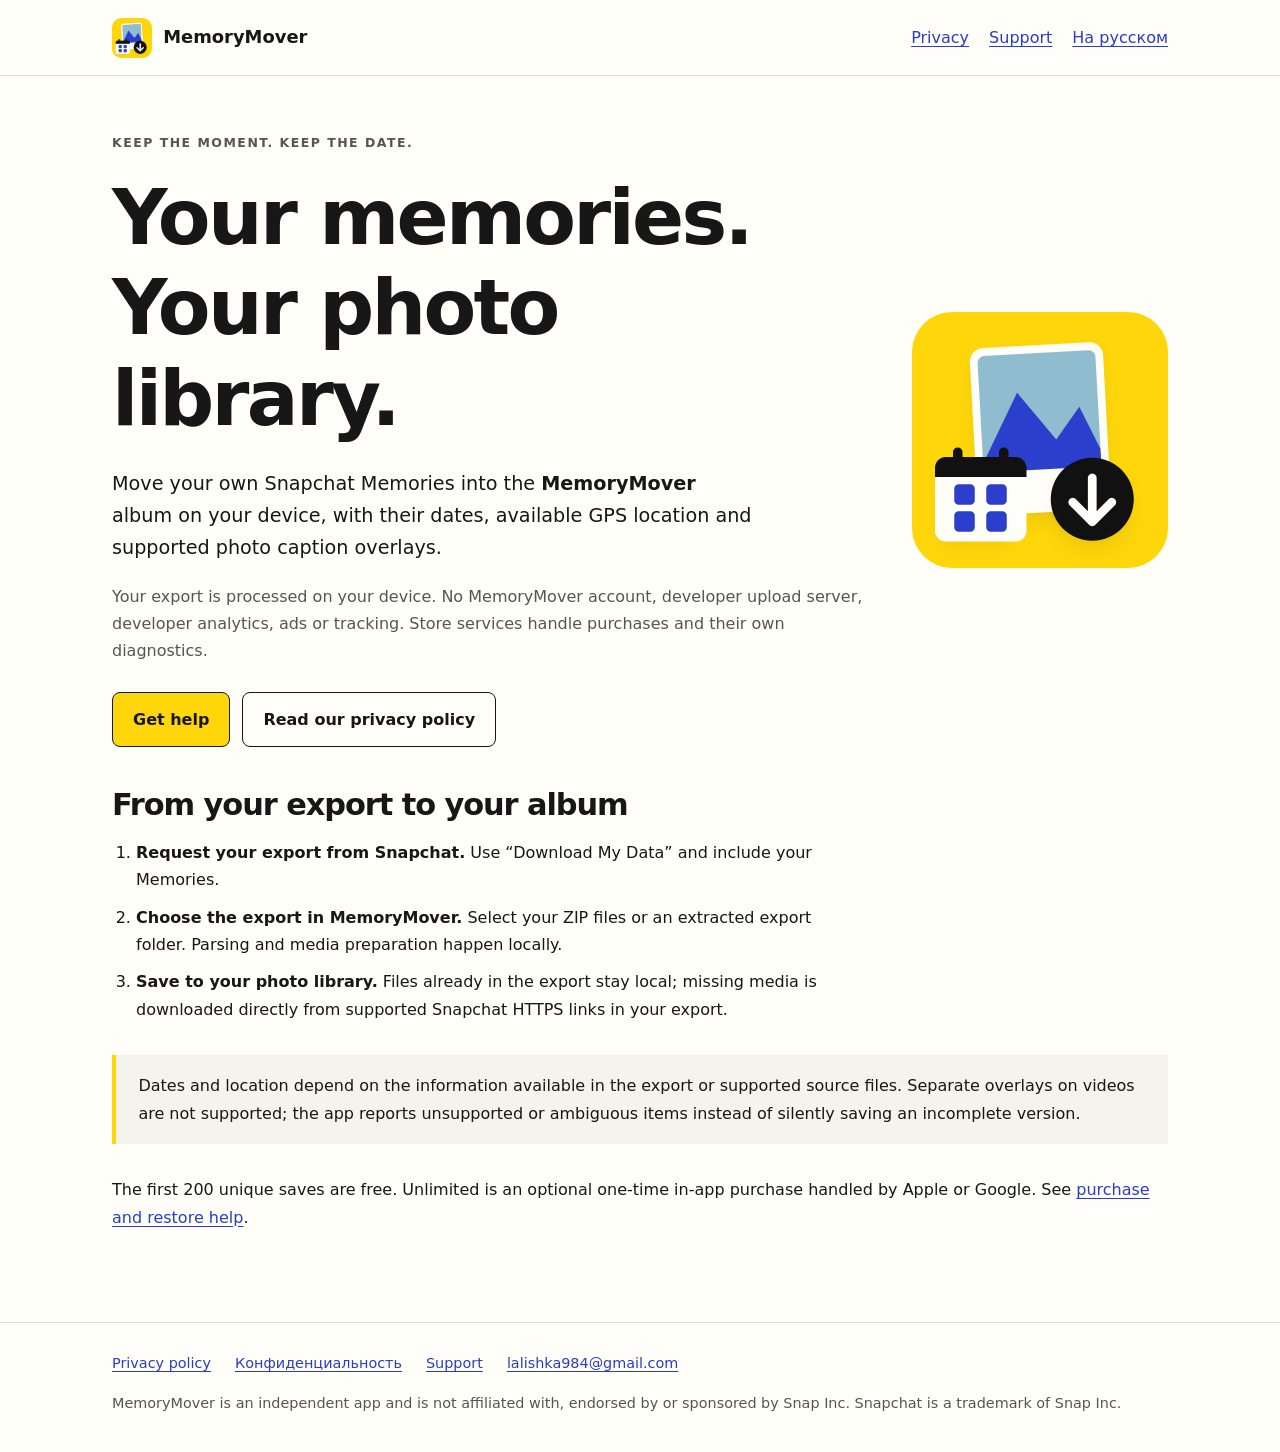
==== index.html @ cbb0df51 "MemoryMover privacy policy and support site" ====
<!doctype html>
<html lang="en">
<head>
  <meta charset="utf-8">
  <meta name="viewport" content="width=device-width, initial-scale=1">
  <meta name="description" content="MemoryMover moves your own Snapchat Memories to your device photo library. On-device processing, no MemoryMover account, ads or tracking.">
  <meta name="referrer" content="no-referrer">
  <title>MemoryMover — Your memories, in your photo library</title>
  <link rel="icon" href="icon.png" type="image/png">
  <link rel="stylesheet" href="styles.css">
</head>
<body>
  <a class="skip-link" href="#main">Skip to content</a>
  <header class="site-header">
    <div class="wrap header-inner">
      <a class="brand" href="index.html" aria-current="page"><img src="icon.png" width="40" height="40" alt="">MemoryMover</a>
      <nav aria-label="Main navigation"><a href="privacy.html">Privacy</a><a href="support.html">Support</a><a href="ru/privacy.html" lang="ru">На русском</a></nav>
    </div>
  </header>
  <main id="main" class="wrap">
    <section class="hero" aria-labelledby="title">
      <div>
        <p class="eyebrow">Keep the moment. Keep the date.</p>
        <h1 id="title">Your memories.<br>Your photo library.</h1>
        <p class="lead">Move your own Snapchat Memories into the <strong>MemoryMover</strong> album on your device, with their dates, available GPS location and supported photo caption overlays.</p>
        <p class="muted">Your export is processed on your device. No MemoryMover account, developer upload server, developer analytics, ads or tracking. Store services handle purchases and their own diagnostics.</p>
        <div class="actions"><a class="button" href="support.html">Get help</a><a class="button secondary" href="privacy.html">Read our privacy policy</a></div>
      </div>
      <img class="hero-icon" src="icon.png" width="1024" height="1024" alt="MemoryMover icon: a photo, a calendar and a download arrow on yellow">
    </section>
    <section aria-labelledby="how">
      <h2 id="how">From your export to your album</h2>
      <ol class="steps">
        <li><strong>Request your export from Snapchat.</strong> Use “Download My Data” and include your Memories.</li>
        <li><strong>Choose the export in MemoryMover.</strong> Select your ZIP files or an extracted export folder. Parsing and media preparation happen locally.</li>
        <li><strong>Save to your photo library.</strong> Files already in the export stay local; missing media is downloaded directly from supported Snapchat HTTPS links in your export.</li>
      </ol>
      <div class="note"><p>Dates and location depend on the information available in the export or supported source files. Separate overlays on videos are not supported; the app reports unsupported or ambiguous items instead of silently saving an incomplete version.</p></div>
      <p>The first 200 unique saves are free. Unlimited is an optional one-time in-app purchase handled by Apple or Google. See <a href="support.html#purchases">purchase and restore help</a>.</p>
    </section>
  </main>
  <footer class="site-footer"><div class="wrap">
    <div class="footer-links"><a href="privacy.html">Privacy policy</a><a href="ru/privacy.html" lang="ru">Конфиденциальность</a><a href="support.html">Support</a><a href="mailto:lalishka984@gmail.com">lalishka984@gmail.com</a></div>
    <p>MemoryMover is an independent app and is not affiliated with, endorsed by or sponsored by Snap Inc. Snapchat is a trademark of Snap Inc.</p>
  </div></footer>
</body>
</html>
---- styles.css ----
:root {
  color-scheme: light;
  --ink: #171717;
  --muted: #555653;
  --paper: #fffef9;
  --line: #deded6;
  --yellow: #ffd60a;
  --blue: #293dc7;
  font-family: system-ui, -apple-system, BlinkMacSystemFont, "Segoe UI", sans-serif;
  color: var(--ink);
  background: var(--paper);
  line-height: 1.7;
}
* { box-sizing: border-box; }
body { margin: 0; }
a { color: var(--blue); text-underline-offset: .2em; overflow-wrap: anywhere; }
a:hover { text-decoration-thickness: 2px; }
a:focus-visible, summary:focus-visible { outline: 3px solid var(--blue); outline-offset: 5px; }
.skip-link { position: absolute; left: 1rem; top: -6rem; padding: .6rem 1rem; background: var(--yellow); z-index: 1; }
.skip-link:focus { top: 1rem; }
.wrap { width: min(100% - 2.5rem, 66rem); margin-inline: auto; }
.site-header { border-bottom: 1px solid var(--line); }
.header-inner { display: flex; align-items: center; justify-content: space-between; flex-wrap: wrap; gap: .5rem 2rem; padding-block: 1rem; }
.brand { display: inline-flex; align-items: center; gap: .7rem; font-size: 1.12rem; font-weight: 750; color: var(--ink); text-decoration: none; }
.brand img { border-radius: .6rem; }
nav { display: flex; flex-wrap: wrap; gap: .25rem 1.25rem; }
nav a { padding-block: .5rem; }
nav a[aria-current="page"] { color: var(--ink); font-weight: 700; }
main { padding-block: 3.5rem 4.5rem; }
h1, h2, h3 { line-height: 1.18; letter-spacing: -.035em; text-wrap: balance; overflow-wrap: anywhere; }
h1 { font-size: clamp(2.4rem, 6vw, 4.8rem); margin: .5rem 0 1.5rem; }
h2 { font-size: clamp(1.45rem, 3vw, 1.9rem); margin: 2.5rem 0 1rem; }
p { margin: 0 0 1.2rem; }
li { margin-bottom: .65rem; }
.eyebrow { text-transform: uppercase; font-size: .78rem; font-weight: 750; letter-spacing: .12em; color: var(--muted); }
.lead { font-size: 1.2rem; line-height: 1.65; max-width: 40rem; }
.muted, .date { color: var(--muted); }
.hero { display: grid; grid-template-columns: 1fr 16rem; gap: 3rem; align-items: center; }
.hero-icon { display: block; width: 100%; height: auto; border-radius: 2.5rem; }
.actions { display: flex; flex-wrap: wrap; gap: .75rem; margin-top: 1.75rem; }
.button { display: inline-block; padding: .8rem 1.25rem; border: 1px solid var(--ink); border-radius: .5rem; color: var(--ink); text-decoration: none; font-weight: 700; background: var(--yellow); }
.button.secondary { background: transparent; }
.note { border-left: 4px solid var(--yellow); padding: 1.1rem 1.4rem; background: #f4f3ec; margin-block: 2rem; }
.note p:last-child { margin-bottom: 0; }
.steps { padding-left: 1.5rem; max-width: 45rem; }
.document { max-width: 48rem; }
.document h1 { font-size: clamp(2.25rem, 6vw, 3.5rem); }
.document section { scroll-margin-top: 1.5rem; }
.toc { display: block; padding: 1.25rem 1.5rem; border: 1px solid var(--line); border-radius: .5rem; margin-block: 2rem; }
.toc ul { margin: .5rem 0 0; padding-left: 1.25rem; }
.toc li { margin-bottom: .25rem; }
details { border-bottom: 1px solid var(--line); padding-block: 1.25rem; }
summary { font-weight: 700; cursor: pointer; font-size: 1.1rem; line-height: 1.5; }
details p:first-of-type { margin-top: 1rem; }
details p:last-child { margin-bottom: 0; }
.contact { margin-top: 2.5rem; padding: 1.5rem; border: 1px solid var(--line); border-radius: .5rem; }
.contact h2 { margin-top: 0; }
.site-footer { border-top: 1px solid var(--line); padding-block: 1.75rem; font-size: .9rem; color: var(--muted); }
.footer-links { display: flex; flex-wrap: wrap; gap: .5rem 1.5rem; margin-bottom: 1rem; }
.site-footer p { margin-bottom: .5rem; }
@media (max-width: 640px) {
  main { padding-block: 2.5rem 3rem; }
  .hero { grid-template-columns: 1fr; gap: 1.75rem; }
  .hero-icon { width: 7rem; border-radius: 1.25rem; grid-row: 1; }
  .wrap { width: min(100% - 2rem, 66rem); }
  .lead { font-size: 1.1rem; }
  .note { padding: 1rem; }
}
@media print {
  .site-header, .site-footer, .skip-link, .toc, .actions { display: none; }
  :root { background: white; color: black; }
  main { padding-block: 0; }
  .wrap, .document { width: 100%; max-width: none; }
  details::details-content { content-visibility: visible; }
}
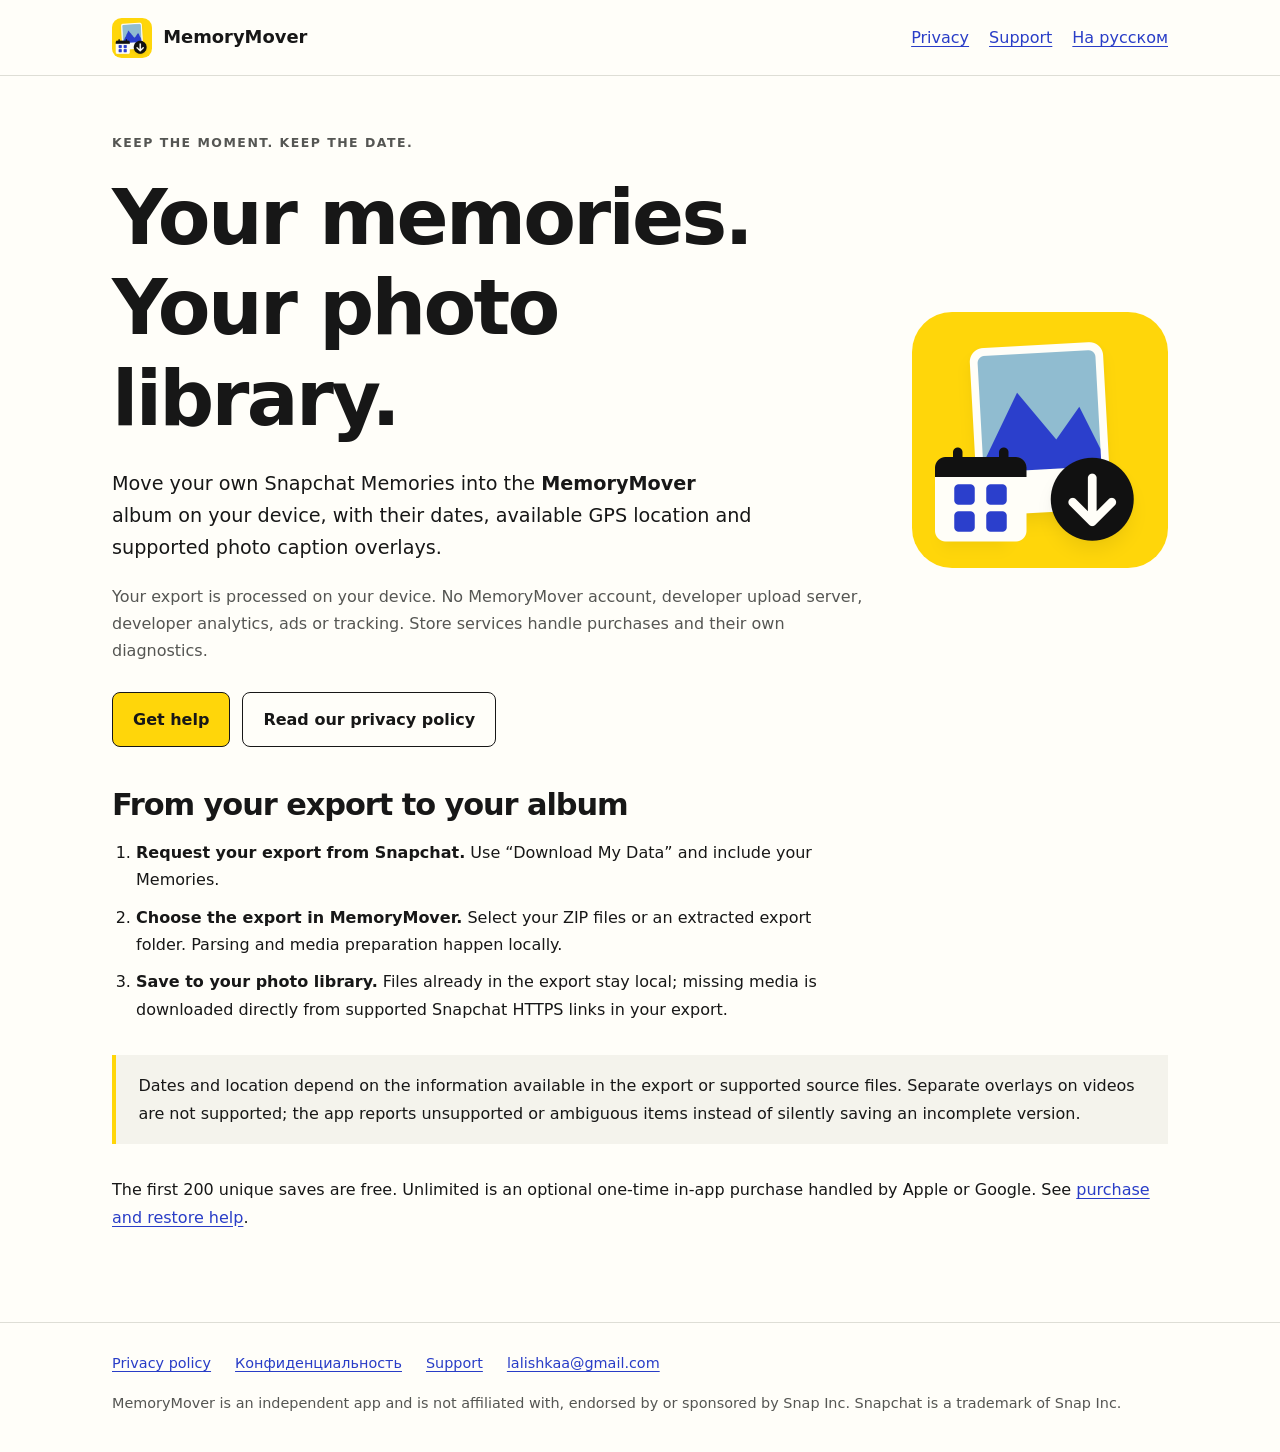
==== commit c9bc130f: "Use lalishkaa@gmail.com as the MemoryMover contact email" ====
--- a/index.html
+++ b/index.html
@@ -40,7 +40,7 @@
     </section>
   </main>
   <footer class="site-footer"><div class="wrap">
-    <div class="footer-links"><a href="privacy.html">Privacy policy</a><a href="ru/privacy.html" lang="ru">Конфиденциальность</a><a href="support.html">Support</a><a href="mailto:lalishka984@gmail.com">lalishka984@gmail.com</a></div>
+    <div class="footer-links"><a href="privacy.html">Privacy policy</a><a href="ru/privacy.html" lang="ru">Конфиденциальность</a><a href="support.html">Support</a><a href="mailto:lalishkaa@gmail.com">lalishkaa@gmail.com</a></div>
     <p>MemoryMover is an independent app and is not affiliated with, endorsed by or sponsored by Snap Inc. Snapchat is a trademark of Snap Inc.</p>
   </div></footer>
 </body>
